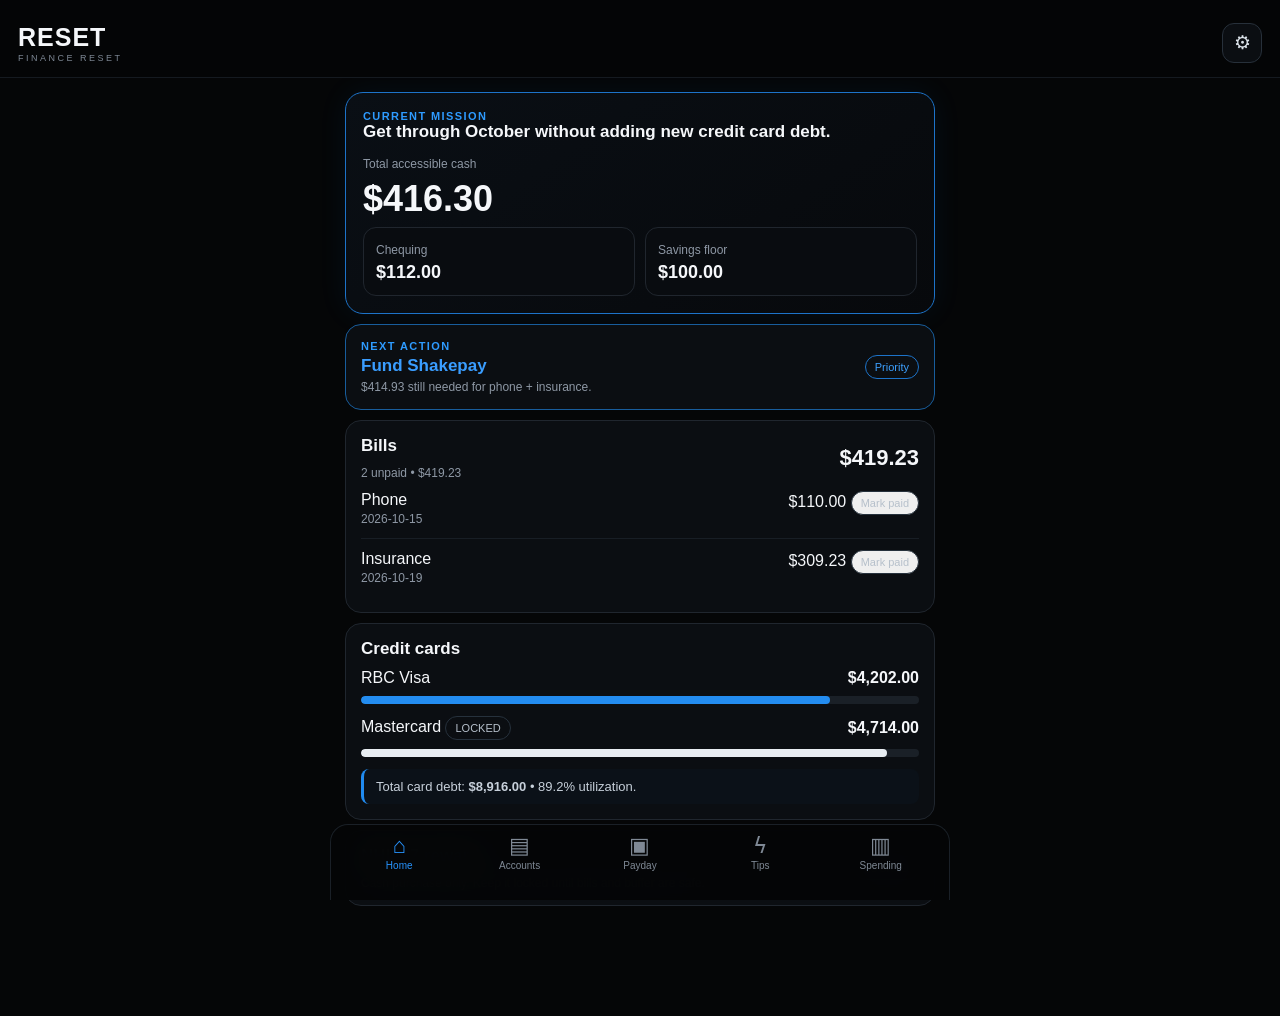
==== index.html @ 4af6dc64 "Add files via upload" ====
<!doctype html>
<html lang="en">
<head>
<meta charset="utf-8">
<meta name="viewport" content="width=device-width,initial-scale=1,viewport-fit=cover">
<meta name="theme-color" content="#050607">
<meta name="apple-mobile-web-app-capable" content="yes">
<meta name="apple-mobile-web-app-status-bar-style" content="black-translucent">
<meta name="apple-mobile-web-app-title" content="RESET">
<link rel="manifest" href="manifest.json">
<link rel="apple-touch-icon" href="icons/apple-touch-icon.png">
<link rel="stylesheet" href="styles.css">
<title>RESET — Finance</title>
</head>
<body>
<div id="app">
<header class="topbar">
  <div><div class="brand">RESET</div><div class="subbrand">FINANCE RESET</div></div>
  <button class="iconbtn" id="settingsBtn" aria-label="Settings">⚙</button>
</header>

<main id="content"></main>

<nav class="nav">
  <button data-tab="home" class="navbtn active"><span>⌂</span><small>Home</small></button>
  <button data-tab="accounts" class="navbtn"><span>▤</span><small>Accounts</small></button>
  <button data-tab="payday" class="navbtn"><span>▣</span><small>Payday</small></button>
  <button data-tab="tips" class="navbtn"><span>ϟ</span><small>Tips</small></button>
  <button data-tab="spending" class="navbtn"><span>▥</span><small>Spending</small></button>
</nav>
</div>

<div class="modal hidden" id="modal">
  <div class="modalbox" id="modalContent"></div>
</div>

<script src="app.js"></script>
</body>
</html>
---- styles.css ----
*{box-sizing:border-box}html,body{margin:0;background:#050607;color:#f5f7fa;font-family:-apple-system,BlinkMacSystemFont,"SF Pro Display","Segoe UI",sans-serif}body{min-height:100vh}.topbar{height:78px;padding:18px 18px 10px;display:flex;justify-content:space-between;align-items:center;position:sticky;top:0;background:rgba(5,6,7,.94);backdrop-filter:blur(18px);z-index:5;border-bottom:1px solid #151a20}.brand{font-weight:900;letter-spacing:1px;font-size:25px}.subbrand{font-size:9px;letter-spacing:2.5px;color:#7d8794;margin-top:1px}.iconbtn{width:40px;height:40px;border:1px solid #27303a;background:#0b0e12;color:#dce3ea;border-radius:12px;font-size:19px}.iconbtn:active,.btn:active,.navbtn:active{transform:scale(.98)}main{padding:14px 15px 100px;max-width:620px;margin:auto}.hero{border:1px solid #1d73c9;border-radius:18px;padding:17px;background:linear-gradient(145deg,#0a0f15,#07090c);box-shadow:0 0 30px rgba(24,135,255,.07)}.eyebrow{color:#2e9bff;text-transform:uppercase;letter-spacing:1.4px;font-size:11px;font-weight:800}.money{font-size:36px;font-weight:850;margin:7px 0}.muted{color:#8e98a5}.grid2{display:grid;grid-template-columns:1fr 1fr;gap:10px}.card{background:#0b0e12;border:1px solid #20262e;border-radius:16px;padding:15px;margin:10px 0}.card.blue{border-color:#185d9c}.title{font-weight:800;font-size:17px;margin-bottom:10px}.row{display:flex;justify-content:space-between;align-items:center;gap:10px}.big{font-size:22px;font-weight:800}.small{font-size:12px;color:#8e98a5}.progress{height:8px;background:#1a2027;border-radius:20px;overflow:hidden;margin-top:9px}.progress>i{display:block;height:100%;background:#238cf0;border-radius:20px}.progress.white>i{background:#e8edf2}.btn{border:0;background:#208bf0;color:white;border-radius:12px;padding:13px 15px;font-size:15px;font-weight:800;width:100%;margin-top:9px}.btn.secondary{background:#11161c;border:1px solid #2a333e}.btn.danger{background:#15191e;border:1px solid #46515e}.input{width:100%;padding:14px;border:1px solid #303945;background:#070a0d;color:#fff;border-radius:12px;font-size:18px;outline:none}.input:focus{border-color:#238cf0}.label{display:block;font-size:12px;color:#9aa5b2;margin:0 0 7px}.nav{position:fixed;bottom:0;left:0;right:0;height:76px;padding:8px max(8px,env(safe-area-inset-left)) calc(8px + env(safe-area-inset-bottom));background:rgba(5,6,7,.96);backdrop-filter:blur(18px);border-top:1px solid #1a2027;display:flex;justify-content:space-around;z-index:10}.navbtn{background:none;border:0;color:#7f8995;display:flex;flex-direction:column;align-items:center;gap:3px;min-width:62px}.navbtn span{font-size:22px;line-height:23px}.navbtn small{font-size:10px}.navbtn.active{color:#2794ff}.pill{display:inline-flex;align-items:center;border:1px solid #26313c;border-radius:30px;padding:5px 9px;font-size:11px;color:#b6c0cb}.bluepill{border-color:#1d73c9;color:#3da0ff}.dangerpill{border-color:#515a65;color:#dce2e8}.list{display:flex;flex-direction:column;gap:9px}.account{padding:14px;border:1px solid #20262e;background:#0b0e12;border-radius:15px}.account.locked{border-color:#343a42}.account .amount{font-size:19px;font-weight:800}.account .name{font-weight:750}.account .desc{font-size:11px;color:#7f8995;margin-top:3px}.tabs{display:flex;gap:7px;overflow:auto;margin-bottom:12px}.tabs button{white-space:nowrap;background:#0b0e12;color:#aeb7c1;border:1px solid #252d36;border-radius:10px;padding:9px 12px}.tabs button.active{color:#fff;border-color:#208bf0}.check{display:flex;align-items:center;gap:10px;padding:10px 0}.check input{accent-color:#208bf0;width:18px;height:18px}.modal{position:fixed;inset:0;background:rgba(0,0,0,.72);z-index:30;display:flex;align-items:flex-end}.modal.hidden{display:none}.modalbox{background:#0a0d11;border:1px solid #28313b;border-radius:22px 22px 0 0;width:100%;max-width:620px;margin:auto 0 0;padding:18px 16px 28px;max-height:85vh;overflow:auto}.close{float:right;background:#151a20;color:#fff;border:0;border-radius:10px;width:34px;height:34px}.split{display:grid;grid-template-columns:1fr 1fr;gap:9px}.metric{border:1px solid #20262e;border-radius:13px;padding:12px;background:#090c10}.metric b{display:block;font-size:18px;margin-top:4px}.notice{border-left:3px solid #208bf0;padding:10px 12px;background:#0b1118;border-radius:8px;color:#c7d0da;font-size:13px}.spacer{height:5px}.empty{padding:22px;text-align:center;color:#77818d;border:1px dashed #2a323c;border-radius:14px}.expense{display:flex;justify-content:space-between;padding:11px 0;border-bottom:1px solid #181e25}.expense:last-child{border-bottom:0}.blue{color:#3a9dff}.white{color:#fff}.center{text-align:center}@media(min-width:700px){.nav{left:50%;right:auto;transform:translateX(-50%);width:620px;border:1px solid #1a2027;border-bottom:0;border-radius:18px 18px 0 0}.modal{align-items:center}.modalbox{border-radius:20px;margin:auto;max-width:520px}}
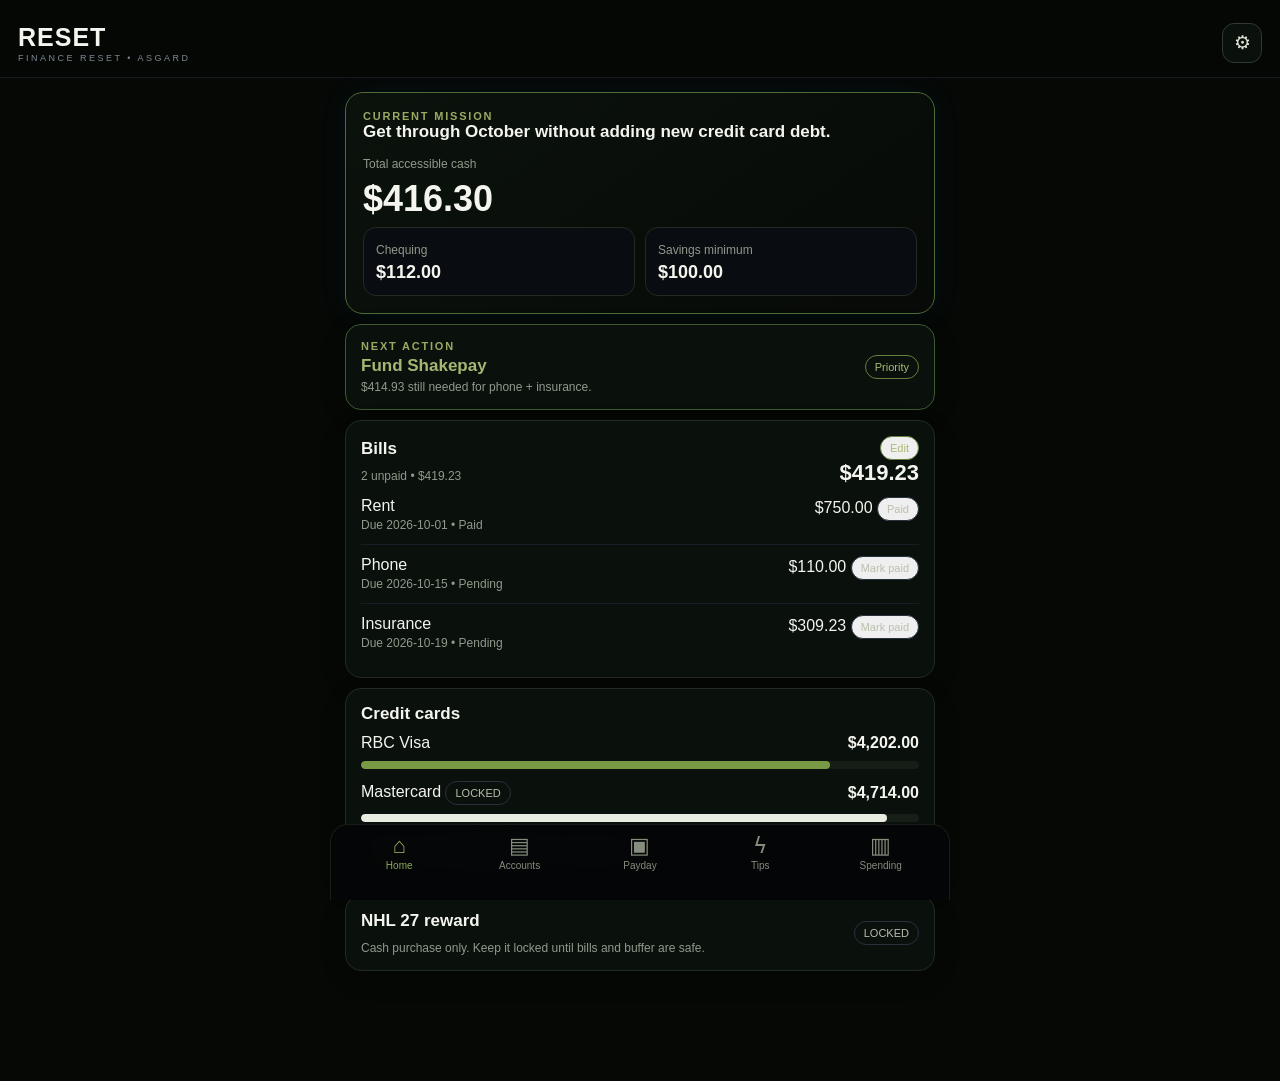
==== commit e7427de1: "Add files via upload" ====
--- a/index.html
+++ b/index.html
@@ -15,7 +15,7 @@
 <body>
 <div id="app">
 <header class="topbar">
-  <div><div class="brand">RESET</div><div class="subbrand">FINANCE RESET</div></div>
+  <div><div class="brand">RESET</div><div class="subbrand">FINANCE RESET • ASGARD</div></div>
   <button class="iconbtn" id="settingsBtn" aria-label="Settings">⚙</button>
 </header>
 
--- a/styles.css
+++ b/styles.css
@@ -1 +1,14 @@
-*{box-sizing:border-box}html,body{margin:0;background:#050607;color:#f5f7fa;font-family:-apple-system,BlinkMacSystemFont,"SF Pro Display","Segoe UI",sans-serif}body{min-height:100vh}.topbar{height:78px;padding:18px 18px 10px;display:flex;justify-content:space-between;align-items:center;position:sticky;top:0;background:rgba(5,6,7,.94);backdrop-filter:blur(18px);z-index:5;border-bottom:1px solid #151a20}.brand{font-weight:900;letter-spacing:1px;font-size:25px}.subbrand{font-size:9px;letter-spacing:2.5px;color:#7d8794;margin-top:1px}.iconbtn{width:40px;height:40px;border:1px solid #27303a;background:#0b0e12;color:#dce3ea;border-radius:12px;font-size:19px}.iconbtn:active,.btn:active,.navbtn:active{transform:scale(.98)}main{padding:14px 15px 100px;max-width:620px;margin:auto}.hero{border:1px solid #1d73c9;border-radius:18px;padding:17px;background:linear-gradient(145deg,#0a0f15,#07090c);box-shadow:0 0 30px rgba(24,135,255,.07)}.eyebrow{color:#2e9bff;text-transform:uppercase;letter-spacing:1.4px;font-size:11px;font-weight:800}.money{font-size:36px;font-weight:850;margin:7px 0}.muted{color:#8e98a5}.grid2{display:grid;grid-template-columns:1fr 1fr;gap:10px}.card{background:#0b0e12;border:1px solid #20262e;border-radius:16px;padding:15px;margin:10px 0}.card.blue{border-color:#185d9c}.title{font-weight:800;font-size:17px;margin-bottom:10px}.row{display:flex;justify-content:space-between;align-items:center;gap:10px}.big{font-size:22px;font-weight:800}.small{font-size:12px;color:#8e98a5}.progress{height:8px;background:#1a2027;border-radius:20px;overflow:hidden;margin-top:9px}.progress>i{display:block;height:100%;background:#238cf0;border-radius:20px}.progress.white>i{background:#e8edf2}.btn{border:0;background:#208bf0;color:white;border-radius:12px;padding:13px 15px;font-size:15px;font-weight:800;width:100%;margin-top:9px}.btn.secondary{background:#11161c;border:1px solid #2a333e}.btn.danger{background:#15191e;border:1px solid #46515e}.input{width:100%;padding:14px;border:1px solid #303945;background:#070a0d;color:#fff;border-radius:12px;font-size:18px;outline:none}.input:focus{border-color:#238cf0}.label{display:block;font-size:12px;color:#9aa5b2;margin:0 0 7px}.nav{position:fixed;bottom:0;left:0;right:0;height:76px;padding:8px max(8px,env(safe-area-inset-left)) calc(8px + env(safe-area-inset-bottom));background:rgba(5,6,7,.96);backdrop-filter:blur(18px);border-top:1px solid #1a2027;display:flex;justify-content:space-around;z-index:10}.navbtn{background:none;border:0;color:#7f8995;display:flex;flex-direction:column;align-items:center;gap:3px;min-width:62px}.navbtn span{font-size:22px;line-height:23px}.navbtn small{font-size:10px}.navbtn.active{color:#2794ff}.pill{display:inline-flex;align-items:center;border:1px solid #26313c;border-radius:30px;padding:5px 9px;font-size:11px;color:#b6c0cb}.bluepill{border-color:#1d73c9;color:#3da0ff}.dangerpill{border-color:#515a65;color:#dce2e8}.list{display:flex;flex-direction:column;gap:9px}.account{padding:14px;border:1px solid #20262e;background:#0b0e12;border-radius:15px}.account.locked{border-color:#343a42}.account .amount{font-size:19px;font-weight:800}.account .name{font-weight:750}.account .desc{font-size:11px;color:#7f8995;margin-top:3px}.tabs{display:flex;gap:7px;overflow:auto;margin-bottom:12px}.tabs button{white-space:nowrap;background:#0b0e12;color:#aeb7c1;border:1px solid #252d36;border-radius:10px;padding:9px 12px}.tabs button.active{color:#fff;border-color:#208bf0}.check{display:flex;align-items:center;gap:10px;padding:10px 0}.check input{accent-color:#208bf0;width:18px;height:18px}.modal{position:fixed;inset:0;background:rgba(0,0,0,.72);z-index:30;display:flex;align-items:flex-end}.modal.hidden{display:none}.modalbox{background:#0a0d11;border:1px solid #28313b;border-radius:22px 22px 0 0;width:100%;max-width:620px;margin:auto 0 0;padding:18px 16px 28px;max-height:85vh;overflow:auto}.close{float:right;background:#151a20;color:#fff;border:0;border-radius:10px;width:34px;height:34px}.split{display:grid;grid-template-columns:1fr 1fr;gap:9px}.metric{border:1px solid #20262e;border-radius:13px;padding:12px;background:#090c10}.metric b{display:block;font-size:18px;margin-top:4px}.notice{border-left:3px solid #208bf0;padding:10px 12px;background:#0b1118;border-radius:8px;color:#c7d0da;font-size:13px}.spacer{height:5px}.empty{padding:22px;text-align:center;color:#77818d;border:1px dashed #2a323c;border-radius:14px}.expense{display:flex;justify-content:space-between;padding:11px 0;border-bottom:1px solid #181e25}.expense:last-child{border-bottom:0}.blue{color:#3a9dff}.white{color:#fff}.center{text-align:center}@media(min-width:700px){.nav{left:50%;right:auto;transform:translateX(-50%);width:620px;border:1px solid #1a2027;border-bottom:0;border-radius:18px 18px 0 0}.modal{align-items:center}.modalbox{border-radius:20px;margin:auto;max-width:520px}}+*{box-sizing:border-box}html,body{margin:0;background:#050805;color:#f3f5ee;font-family:-apple-system,BlinkMacSystemFont,"SF Pro Display","Segoe UI",sans-serif}body{min-height:100vh}.topbar{height:78px;padding:18px 18px 10px;display:flex;justify-content:space-between;align-items:center;position:sticky;top:0;background:rgba(5,6,7,.94);backdrop-filter:blur(18px);z-index:5;border-bottom:1px solid #151a20}.brand{font-weight:900;letter-spacing:1px;font-size:25px}.subbrand{font-size:9px;letter-spacing:2.5px;color:#7d8794;margin-top:1px}.iconbtn{width:40px;height:40px;border:1px solid #303a2e;background:#0a100c;color:#e0e5d8;border-radius:12px;font-size:19px}.iconbtn:active,.btn:active,.navbtn:active{transform:scale(.98)}main{padding:14px 15px 100px;max-width:620px;margin:auto}.hero{border:1px solid #4d6b35;border-radius:18px;padding:17px;background:linear-gradient(145deg,#0a0f15,#080d09);box-shadow:0 0 30px rgba(24,135,255,.07)}.eyebrow{color:#9aaa63;text-transform:uppercase;letter-spacing:1.4px;font-size:11px;font-weight:800}.money{font-size:36px;font-weight:850;margin:7px 0}.muted{color:#91998c}.grid2{display:grid;grid-template-columns:1fr 1fr;gap:10px}.card{background:#0a100c;border:1px solid #222a21;border-radius:16px;padding:15px;margin:10px 0}.card.blue{border-color:#3d592f}.title{font-weight:800;font-size:17px;margin-bottom:10px}.row{display:flex;justify-content:space-between;align-items:center;gap:10px}.big{font-size:22px;font-weight:800}.small{font-size:12px;color:#91998c}.progress{height:8px;background:#171d17;border-radius:20px;overflow:hidden;margin-top:9px}.progress>i{display:block;height:100%;background:#789a45;border-radius:20px}.progress.white>i{background:#e9ecdf}.btn{border:0;background:#789a45;color:white;border-radius:12px;padding:13px 15px;font-size:15px;font-weight:800;width:100%;margin-top:9px}.btn.secondary{background:#101610;border:1px solid #354031}.btn.danger{background:#15191e;border:1px solid #555c4c}.input{width:100%;padding:14px;border:1px solid #303945;background:#070a0d;color:#fff;border-radius:12px;font-size:18px;outline:none}.input:focus{border-color:#789a45}.label{display:block;font-size:12px;color:#9aa392;margin:0 0 7px}.nav{position:fixed;bottom:0;left:0;right:0;height:76px;padding:8px max(8px,env(safe-area-inset-left)) calc(8px + env(safe-area-inset-bottom));background:rgba(5,6,7,.96);backdrop-filter:blur(18px);border-top:1px solid #171d17;display:flex;justify-content:space-around;z-index:10}.navbtn{background:none;border:0;color:#858d7c;display:flex;flex-direction:column;align-items:center;gap:3px;min-width:62px}.navbtn span{font-size:22px;line-height:23px}.navbtn small{font-size:10px}.navbtn.active{color:#2794ff}.pill{display:inline-flex;align-items:center;border:1px solid #26313c;border-radius:30px;padding:5px 9px;font-size:11px;color:#b9c0ad}.bluepill{border-color:#4d6b35;color:#b5c582}.dangerpill{border-color:#515a65;color:#dfe4d7}.list{display:flex;flex-direction:column;gap:9px}.account{padding:14px;border:1px solid #222a21;background:#0a100c;border-radius:15px}.account.locked{border-color:#3b4339}.account .amount{font-size:19px;font-weight:800}.account .name{font-weight:750}.account .desc{font-size:11px;color:#858d7c;margin-top:3px}.tabs{display:flex;gap:7px;overflow:auto;margin-bottom:12px}.tabs button{white-space:nowrap;background:#0a100c;color:#adb4a5;border:1px solid #252d36;border-radius:10px;padding:9px 12px}.tabs button.active{color:#fff;border-color:#789a45}.check{display:flex;align-items:center;gap:10px;padding:10px 0}.check input{accent-color:#789a45;width:18px;height:18px}.modal{position:fixed;inset:0;background:rgba(0,0,0,.72);z-index:30;display:flex;align-items:flex-end}.modal.hidden{display:none}.modalbox{background:#0a0d11;border:1px solid #28313b;border-radius:22px 22px 0 0;width:100%;max-width:620px;margin:auto 0 0;padding:18px 16px 28px;max-height:85vh;overflow:auto}.close{float:right;background:#151a20;color:#fff;border:0;border-radius:10px;width:34px;height:34px}.split{display:grid;grid-template-columns:1fr 1fr;gap:9px}.metric{border:1px solid #222a21;border-radius:13px;padding:12px;background:#090c10}.metric b{display:block;font-size:18px;margin-top:4px}.notice{border-left:3px solid #789a45;padding:10px 12px;background:#0b1118;border-radius:8px;color:#c7cebd;font-size:13px}.spacer{height:5px}.empty{padding:22px;text-align:center;color:#77818d;border:1px dashed #2a323c;border-radius:14px}.expense{display:flex;justify-content:space-between;padding:11px 0;border-bottom:1px solid #181e25}.expense:last-child{border-bottom:0}.blue{color:#a5b873}.white{color:#fff}.center{text-align:center}@media(min-width:700px){.nav{left:50%;right:auto;transform:translateX(-50%);width:620px;border:1px solid #171d17;border-bottom:0;border-radius:18px 18px 0 0}.modal{align-items:center}.modalbox{border-radius:20px;margin:auto;max-width:520px}}
+/* LOKI / ASGARD THEME */
+body{background:#050805}
+.topbar{background:rgba(5,8,5,.95)}
+.hero{background:linear-gradient(145deg,#0b120c,#070a07)}
+.card{box-shadow:0 8px 24px rgba(0,0,0,.2)}
+.eyebrow{letter-spacing:1.8px}
+.btn{background:#718f40}
+.btn.secondary{background:#101610;border-color:#394531}
+.navbtn.active{color:#8fa957}
+.safe-card{border-color:#4d6b35;box-shadow:0 0 28px rgba(120,154,69,.08)}
+.pill.bluepill{border-color:#657f3e;color:#a9ba77}
+.progress>i{background:#789a45}
+.loki-rune{color:#9eae69;font-size:10px;letter-spacing:3px;text-transform:uppercase}
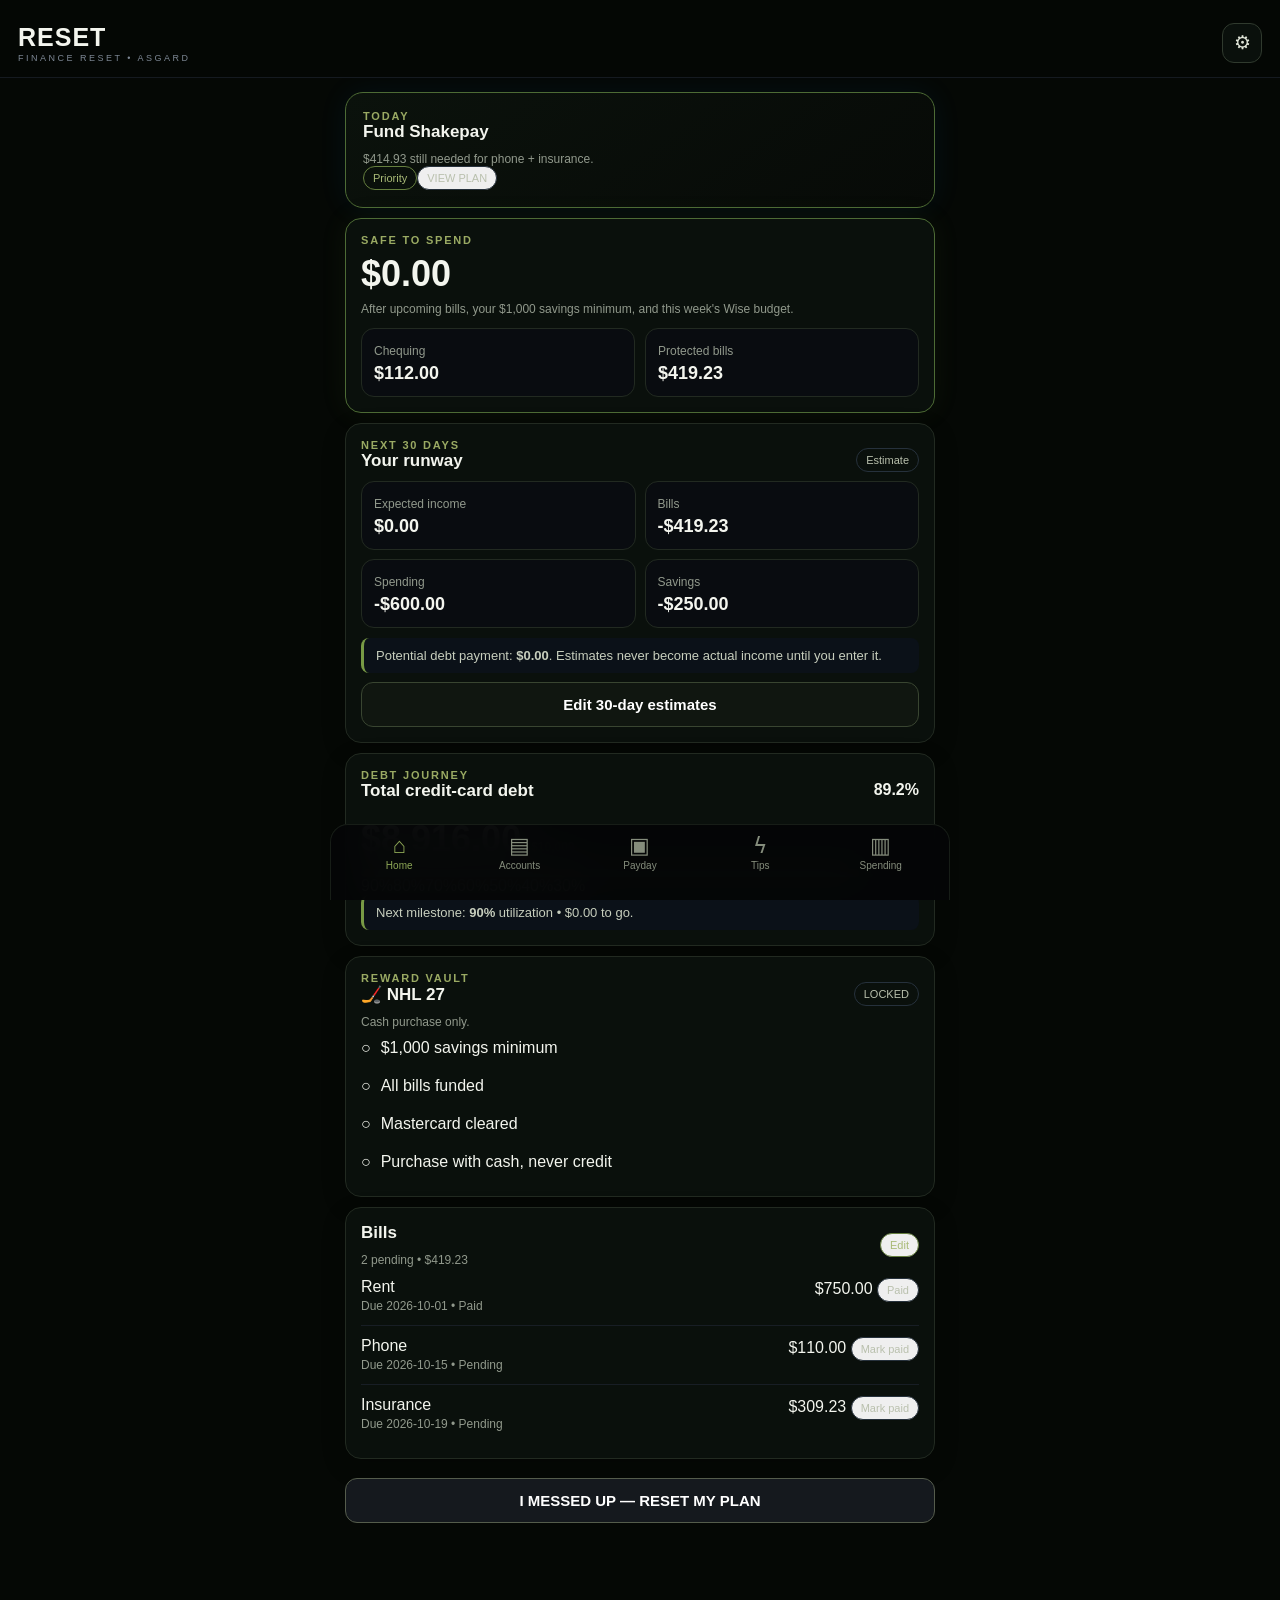
==== commit 67497916: "Add files via upload" ====
--- a/index.html
+++ b/index.html
@@ -3,14 +3,14 @@
 <head>
 <meta charset="utf-8">
 <meta name="viewport" content="width=device-width,initial-scale=1,viewport-fit=cover">
-<meta name="theme-color" content="#050607">
+<meta name="theme-color" content="#050805">
 <meta name="apple-mobile-web-app-capable" content="yes">
 <meta name="apple-mobile-web-app-status-bar-style" content="black-translucent">
 <meta name="apple-mobile-web-app-title" content="RESET">
 <link rel="manifest" href="manifest.json">
 <link rel="apple-touch-icon" href="icons/apple-touch-icon.png">
 <link rel="stylesheet" href="styles.css">
-<title>RESET — Finance</title>
+<title>RESET — Finance • Asgard</title>
 </head>
 <body>
 <div id="app">
